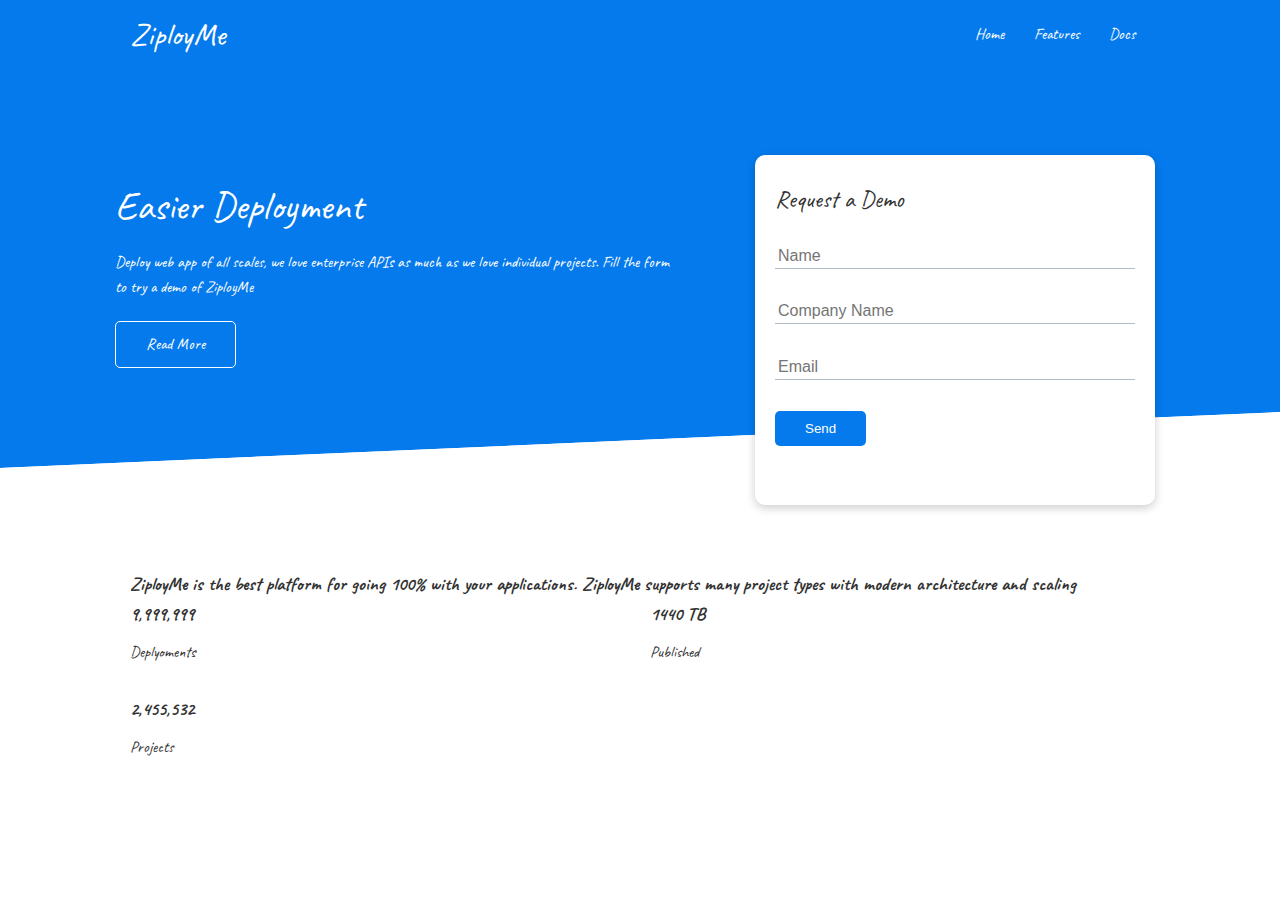
==== index.html @ 77386b4b "first commit: form & landing page." ====
<!DOCTYPE html>
<html lang="en">
  <head>
    <meta charset="UTF-8" />
    <meta name="viewport" content="width=device-width, initial-scale=1.0" />
    <link
      rel="stylesheet"
      href="https://cdnjs.cloudflare.com/ajax/libs/font-awesome/5.15.1/css/all.min.css"
      integrity="sha512-+4zCK9k+qNFUR5X+cKL9EIR+ZOhtIloNl9GIKS57V1MyNsYpYcUrUeQc9vNfzsWfV28IaLL3i96P9sdNyeRssA=="
      crossorigin="anonymous"
    />
    <link rel="stylesheet" href="css/style.css" />
    <title>ZiployMe | Ez Cloud Deployment</title>
  </head>
  <body>
    <!-- navBar-->
    <div class="navbar">
      <div class="container flex">
        <h1 class="logo">ZiployMe</h1>
        <nav>
          <ul>
            <li><a href="index.html">Home</a></li>
            <li><a href="features.html">Features</a></li>
            <li><a href="docs.html">Docs</a></li>
          </ul>
        </nav>
      </div>
    </div>

    <!--Showcase-->
    <section class="showcase">
      <div class="container grid">
        <div class="showcase-text">
          <h1>Easier Deployment</h1>
          <p>
            Deploy web app of all scales, we love enterprise APIs as much as we
            love individual projects. Fill the form to try a demo of ZiployMe
          </p>
          <a href="features.html" class="btn btn-outline">Read More</a>
        </div>
        <div class="showcase-form card">
          <h2>Request a Demo</h2>
          <form>
            <div class="form-control">
              <input type="text" name="name" placeholder="Name" required />
            </div>
            <div class="form-control">
              <input
                type="text"
                name="company"
                placeholder="Company Name"
                required
              />
            </div>
            <div class="form-control">
              <input type="email" name="email" placeholder="Email" required />
            </div>
            <input type="submit" value="Send" class="btn btn-primary" />
          </form>
        </div>
      </div>
    </section>
    <!-- Stats -->
    <section class="stats">
      <div class="container">
        <h3 class="stats-heading text-center my-1">
          ZiployMe is the best platform for going 100% with your applications.
          ZiployMe supports many project types with modern architecture and
          scaling
        </h3>
        <div class="grid grid-3 text-center my-4">
          <div>
            <i class="fas fa-server fa-3x"></i>
            <h3>9,999,999</h3>
            <p class="text-secondary">Deplyoments</p>
          </div>
          <div>
            <i class="fas fa-upload fa-3x"></i>
            <h3>1440 TB</h3>
            <p class="text-secondary">Published</p>
          </div>
          <div>
            <i class="fas fa-project-diagram fa-3x"></i>
            <h3>2,455,532</h3>
            <p class="text-secondary">Projects</p>
          </div>
        </div>
      </div>
    </section>
  </body>
</html>
---- css/style.css ----
@import url("https://fonts.googleapis.com/css2?family=Caveat&display=swap");

:root {
  --primary-color: #047aed;
}

* {
  box-sizing: border-box;
  padding: 0;
  margin: 0;
}
body {
  font-family: "Caveat", sans-serif;
  color: #333;
  line-height: 1.6;
}
ul {
  list-style-type: none;
}
a {
  text-decoration: none;
}
h1,
h2 {
  font-weight: 300;
  line-height: 1.2;
  margin: 10px 0px;
}
p {
  margin: 10px 0px;
}
img {
  width: 100%;
}

/* navbar */

.navbar {
  background-color: var(--primary-color);
  color: #fff;
  height: 70px;
}
.navbar ul {
  display: flex;
}
.navbar a {
  color: #fff;
  padding: 10px;
  margin: 0 5px;
}

.navbar a:hover {
  border-bottom: 2px #fff solid;
}
.navbar .flex {
  justify-content: space-between;
}

/* Showcase */
.showcase {
  height: 400px;
  background-color: var(--primary-color);
  color: #fff;
  position: relative;
}

.showcase h1 {
  font-size: 40px;
}
.showcase p {
  margin: 20px 0px;
}

.showcase .grid {
  grid-template-columns: 55% 45%;
  gap: 30px;
  overflow: visible;
}

.showcase-form {
  position: relative;
  top: 60px;
  height: 350px;
  width: 400px;
  padding: 40px;
  z-index: 100;
  justify-self: flex-end;
}

.showcase-form .form-control {
  margin: 30px 0;
}
.showcase-form input[type="text"],
.showcase-form input[type="email"] {
  border: 0;
  border-bottom: 1px solid #b4becb;
  width: 100%;
  padding: 3px;
  font-size: 16px;
}

.showcase-form input:focus {
  outline: none;
}
.showcase::before,
.showcase::after {
  content: "";
  position: absolute;
  height: 100px;
  bottom: -70px;
  right: 0;
  left: 0;
  background: white;
  transform: skewY(-2.5deg);
  -webkit-transform: skewY(-2.5deg);
  -moz-transform: skewY(-2.5deg);
  -ms-transform: skewY(-2.5deg);
}
/* Stats */

.stats {
  padding-top:  100px;
}

/* Utilities */

.container {
  max-width: 1100px;
  margin: 0 auto;
  overflow: auto;
  padding: 0 40px;
}

.card {
  background-color: #fff;
  color: #333;
  border-radius: 10px;
  box-shadow: 0 3px 10px rgba(0, 0, 0, 0.2);
  padding: 20px;
  margin: 10px;
}

.btn {
  display: inline-block;
  padding: 10px 30px;
  cursor: pointer;
  background: var(--primary-color);
  color: #fff;
  border: none;
  border-radius: 5px;
}
.btn-outline {
  background-color: transparent;
  border: 1px solid #fff;
}
.btn:hover {
  transform: scale(0.98);
}

.flex {
  display: flex;
  justify-content: center;
  align-items: center;
  height: 100%;
}

.grid {
  display: grid;
  grid-template-columns: repeat(2, 1fr);
  gap: 20px;
  justify-content: center;
  align-items: center;
  height: 100%;
}
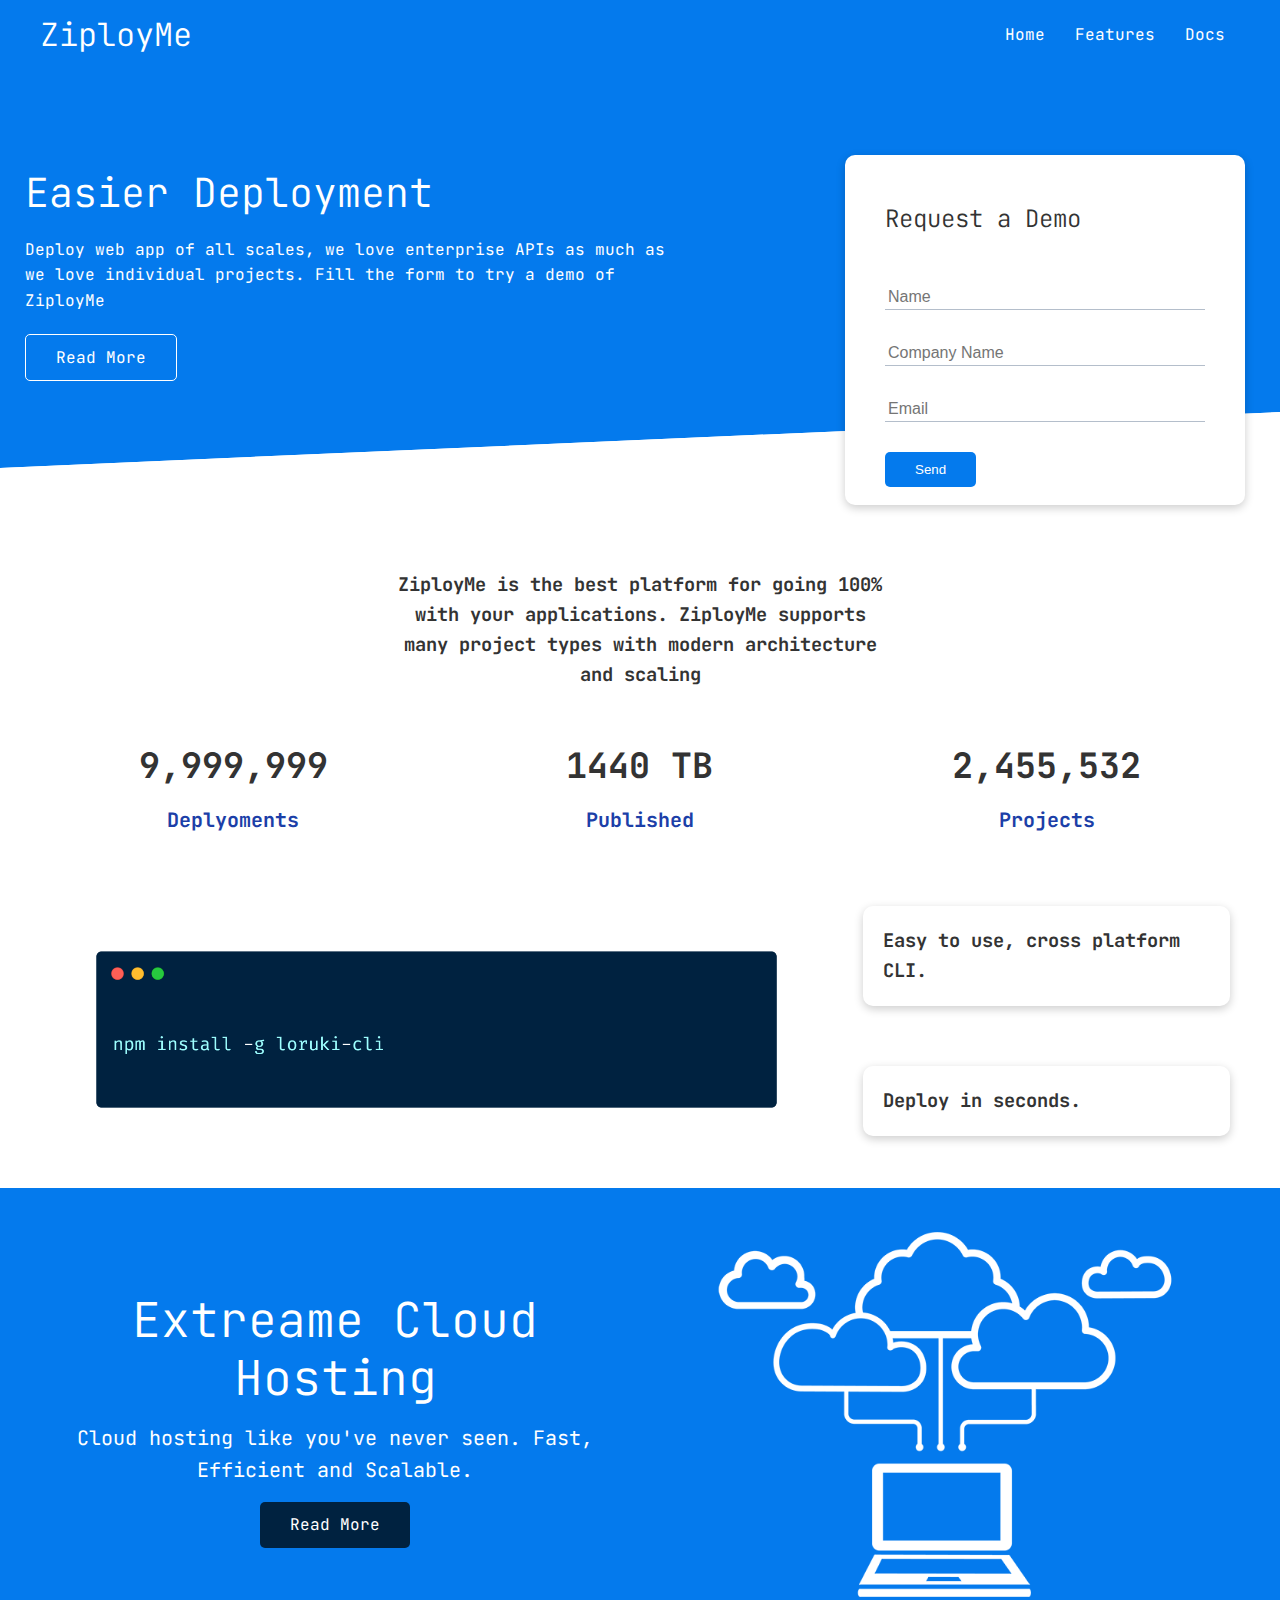
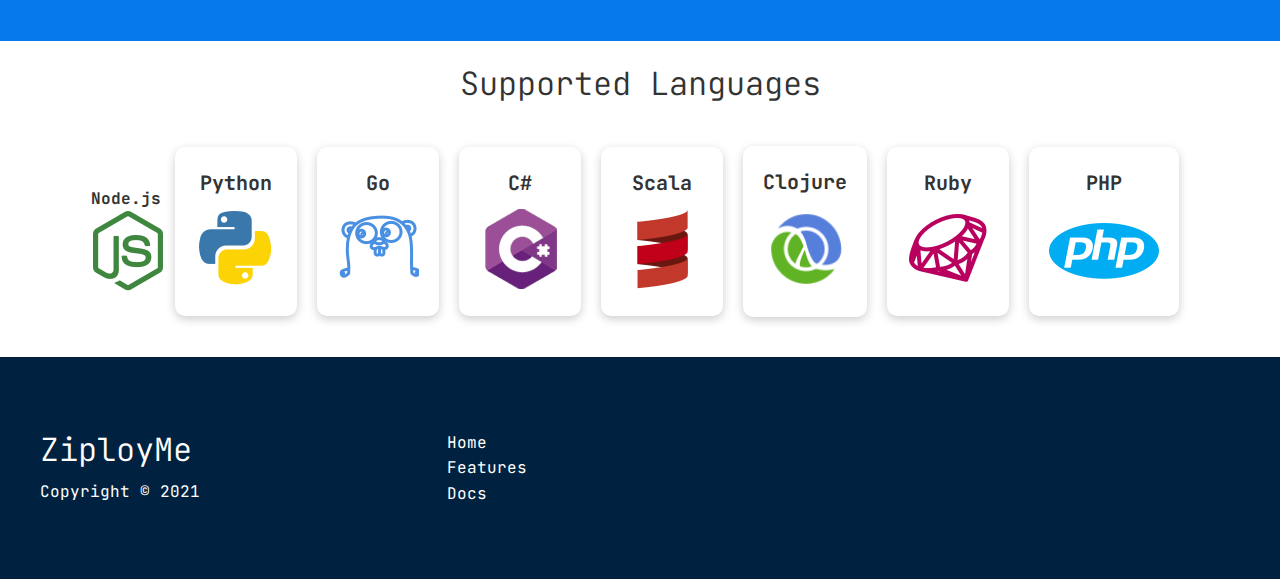
==== commit 91cc42d2: "Ziployed!" ====
--- a/index.html
+++ b/index.html
@@ -9,6 +9,7 @@
       integrity="sha512-+4zCK9k+qNFUR5X+cKL9EIR+ZOhtIloNl9GIKS57V1MyNsYpYcUrUeQc9vNfzsWfV28IaLL3i96P9sdNyeRssA=="
       crossorigin="anonymous"
     />
+    <link rel="stylesheet" href="css/utilities.css" />
     <link rel="stylesheet" href="css/style.css" />
     <title>ZiployMe | Ez Cloud Deployment</title>
   </head>
@@ -40,7 +41,18 @@
         </div>
         <div class="showcase-form card">
           <h2>Request a Demo</h2>
-          <form>
+          <form
+            name="contact"
+            method="POST"
+            netlify-honeypot="bot-field"
+            data-netlify="true"
+          >
+            <input type="hidden" name="form-name" value="contact" />
+            <p class="hidden">
+              <label
+                >Don’t fill this out if you’re human: <input name="bot-field"
+              /></label>
+            </p>
             <div class="form-control">
               <input type="text" name="name" placeholder="Name" required />
             </div>
@@ -87,5 +99,94 @@
         </div>
       </div>
     </section>
+
+    <!-- Cli -->
+    <section class="cli">
+      <div class="container grid">
+        <img src="images/cli.png" alt="" />
+        <div class="card">
+          <h3>Easy to use, cross platform CLI.</h3>
+        </div>
+        <div class="card">
+          <h3>Deploy in seconds.</h3>
+        </div>
+      </div>
+    </section>
+
+    <!-- Cloud -->
+
+    <section class="cloud bg-primary my-2 py-2">
+      <div class="container grid">
+        <div class="text-center">
+          <h2 class="lg">Extreame Cloud Hosting</h2>
+          <p class="lead my-1">
+            Cloud hosting like you've never seen. Fast, Efficient and Scalable.
+          </p>
+          <a href="features.html" class="btn btn-dark">Read More</a>
+        </div>
+        <img src="images/cloud.png" alt="" />
+      </div>
+    </section>
+
+    <!-- Languages -->
+    <section class="languages">
+      <h2 class="md text-center my-2">Supported Languages</h2>
+      <div class="container flex">
+        <div class="  ">
+          <h4>Node.js</h4>
+          <img src="images/logos/node.png" alt="" />
+        </div>
+        <div class="card">
+          <h4>Python</h4>
+          <img src="images/logos/python.png" alt="" />
+        </div>
+        <div class="card">
+          <h4>Go</h4>
+          <img src="images/logos/go.png" alt="" />
+        </div>
+        <div class="card">
+          <h4>C#</h4>
+          <img src="images/logos/csharp.png" alt="" />
+        </div>
+        <div class="card">
+          <h4>Scala</h4>
+          <img src="images/logos/scala.png" alt="" />
+        </div>
+        <div class="card">
+          <h4>Clojure</h4>
+          <img src="images/logos/clojure.png" alt="" />
+        </div>
+        <div class="card">
+          <h4>Ruby</h4>
+          <img src="images/logos/ruby.png" alt="" />
+        </div>
+        <div class="card">
+          <h4>PHP</h4>
+          <img src="images/logos/php.png" alt="" />
+        </div>
+      </div>
+    </section>
+    <!-- Footer -->
+    <footer class="footer bg-dark py-5">
+      <div class="container grid grid-3">
+        <div>
+          <h1>ZiployMe</h1>
+          <p>Copyright &copy; 2021</p>
+        </div>
+        <nav>
+          <ul>
+            <li><a href="index.html">Home</a></li>
+            <li><a href="features.html">Features</a></li>
+            <li><a href="docs.html">Docs</a></li>
+          </ul>
+        </nav>
+        <div class="social">
+          <a href="#"><i class="fab fa-github fa-2x icon"></i></a>
+          <a href="#"><i class="fab fa-facebook fa-2x icon"></i></a>
+          <a href="#"><i class="fab fa-instagram fa-2x icon"></i></a>
+          <a href="#"><i class="fab fa-twitter fa-2x icon"></i></a>
+        </div>
+      </div>
+    </footer>
   </body>
 </html>
--- a/css/utilities.css
+++ b/css/utilities.css
@@ -0,0 +1,223 @@
+.container {
+  max-width: 1300px;
+  margin: 0 auto;
+  overflow: auto;
+  padding: 0 40px;
+}
+
+.card {
+  background-color: #fff;
+  color: #333;
+  border-radius: 10px;
+  box-shadow: 0 3px 10px rgba(0, 0, 0, 0.2);
+  padding: 20px;
+  margin: 10px;
+}
+
+.btn {
+  display: inline-block;
+  padding: 10px 30px;
+  cursor: pointer;
+  background: var(--primary-color);
+  color: #fff;
+  border: none;
+  border-radius: 5px;
+}
+.btn-outline {
+  background-color: transparent;
+  border: 1px solid #fff;
+}
+.btn:hover {
+  transform: scale(0.98);
+}
+
+/* Backgrounds & colored btns */
+
+.bg-primary,
+.btn-primary {
+  background-color: var(--primary-color);
+  color: #fff;
+}
+
+.bg-secondary,
+.btn-secondary {
+  background-color: var(--secondary-color);
+  color: #fff;
+}
+
+.bg-dark,
+.btn-dark {
+  background-color: var(--dark-color);
+  color: #fff;
+}
+
+.bg-light,
+.btn-light {
+  background-color: var(--light-color);
+  color: #333;
+}
+.bg-primary a,
+.btn-primary a,
+.bg-secondary a,
+.btn-secondary a,
+.bg-dark a,
+.btn-dark a {
+  color: #fff;
+}
+.bg-light a {
+  color: #333;
+}
+
+.text-primary {
+  color: var(--primary-color);
+}
+.text-secondary {
+  color: var(--secondary-color);
+}
+
+.text-dark {
+  color: var(--dark-color);
+}
+
+.text-light {
+  color: var(--light-color);
+}
+
+.icon:hover {
+  color: #583b8b;
+}
+
+/* TextSizes */
+
+.lead {
+  font-size: 20px;
+}
+.sm {
+  font-size: 1rem;
+}
+.md {
+  font-size: 2rem;
+}
+.lg {
+  font-size: 3rem;
+}
+.xl {
+  font-size: 4rem;
+}
+
+.text-center {
+  text-align: center;
+}
+
+/* Alert */
+
+.alert {
+  background-color: var(--light-color);
+  padding: 10px 20px;
+  font-weight: bold;
+  margin: 15px 0;
+}
+.alert i {
+  margin-right: 10px;
+}
+.alert-success {
+  background-color: var(--success-color);
+  color: #fff;
+}
+.alert-error {
+  background-color: var(--error-color);
+  color: #fff;
+}
+
+.flex {
+  display: flex;
+  justify-content: center;
+  align-items: center;
+  height: 100%;
+}
+
+.grid {
+  display: grid;
+  grid-template-columns: repeat(2, 1fr);
+  gap: 20px;
+  justify-content: center;
+  align-items: center;
+  height: 100%;
+}
+.grid-3 {
+  grid-template-columns: repeat(3, 1fr);
+}
+
+/* Margin */
+
+.my-1 {
+  margin: 1rem 0;
+}
+
+.my-2 {
+  margin: 1.5rem 0;
+}
+.my-3 {
+  margin: 2rem 0;
+}
+
+.my-4 {
+  margin: 3rem 0;
+}
+.my-5 {
+  margin: 4rem 0;
+}
+.m-1 {
+  margin: 1rem;
+}
+
+.m-2 {
+  margin: 1.5rem;
+}
+.m-3 {
+  margin: 2rem;
+}
+
+.m-4 {
+  margin: 3rem;
+}
+.m-5 {
+  margin: 4rem;
+}
+
+/* Padding */
+
+.py-1 {
+  padding: 1rem 0;
+}
+
+.py-2 {
+  padding: 1.5rem 0;
+}
+.py-3 {
+  padding: 2rem 0;
+}
+
+.py-4 {
+  padding: 3rem 0;
+}
+.py-5 {
+  padding: 4rem 0;
+}
+.p-1 {
+  padding: 1rem;
+}
+
+.p-2 {
+  padding: 1.5rem;
+}
+.p-3 {
+  padding: 2rem;
+}
+
+.p-4 {
+  padding: 3rem;
+}
+.p-5 {
+  padding: 4rem;
+}
--- a/css/style.css
+++ b/css/style.css
@@ -1,7 +1,12 @@
-@import url("https://fonts.googleapis.com/css2?family=Caveat&display=swap");
+@import url("https://fonts.googleapis.com/css2?family=JetBrains+Mono:wght@300&display=swap");
 
 :root {
   --primary-color: #047aed;
+  --secondary-color: #1c3fa8;
+  --dark-color: #002240;
+  --light-color: #f4f4f4;
+  --success-color: #5cb85c;
+  --error-color: #d9534f;
 }
 
 * {
@@ -10,7 +15,7 @@
   margin: 0;
 }
 body {
-  font-family: "Caveat", sans-serif;
+  font-family: "JetBrains Mono", monospace;
   color: #333;
   line-height: 1.6;
 }
@@ -31,6 +36,16 @@
 }
 img {
   width: 100%;
+}
+code,
+pre {
+  background: #333333;
+  color: white;
+  padding: 10px;
+}
+.hidden {
+  visibility: hidden;
+  height: 0;
 }
 
 /* navbar */
@@ -75,6 +90,10 @@
   grid-template-columns: 55% 45%;
   gap: 30px;
   overflow: visible;
+}
+
+.showcase-text {
+  animation: slideInFromLeft 1s ease-in;
 }
 
 .showcase-form {
@@ -85,6 +104,7 @@
   padding: 40px;
   z-index: 100;
   justify-self: flex-end;
+  animation: slideInFromRight 1s ease-in;
 }
 
 .showcase-form .form-control {
@@ -119,56 +139,211 @@
 /* Stats */
 
 .stats {
-  padding-top:  100px;
-}
-
-/* Utilities */
-
-.container {
-  max-width: 1100px;
-  margin: 0 auto;
-  overflow: auto;
-  padding: 0 40px;
-}
-
-.card {
-  background-color: #fff;
+  padding-top: 100px;
+  animation: slideInFromBottom 1s ease-in;
+}
+
+.stats-heading {
+  max-width: 500px;
+  margin: auto;
+}
+
+.stats .grid h3 {
+  font-size: 35px;
+}
+
+.stats .grid p {
+  font-size: 20px;
+  font-weight: bold;
+}
+
+/* Cli */
+
+.cli .grid {
+  grid-template-columns: repeat(3, 1fr);
+  grid-template-rows: repeat(2, 1fr);
+}
+
+.cli .grid > *:first-child {
+  grid-column: 1 / span 2;
+  grid-row: 1 / span 2;
+}
+
+/* Cloud */
+.cloud .grid {
+  grid-template-columns: 4fr, 3fr;
+}
+/* Languages */
+
+.languages .flex {
+  flex-wrap: wrap;
+}
+.languages .card {
+  text-align: center;
+  margin: 18px 10px 40px;
+  transition: transform 0.15s ease-in;
+}
+.languages .card h4 {
+  font-size: 20px;
+  margin-bottom: 10px;
+}
+
+.languages .card:hover {
+  transform: translateY(-15px);
+}
+
+/* Features */
+
+.features-head img,
+.docs-head img {
+  width: 200px;
+  justify-self: flex-end;
+}
+
+.features-sub-head img {
+  width: 300px;
+  justify-self: flex-start;
+}
+
+.features-main .card > i {
+  margin-right: 20px;
+}
+.features-main .grid {
+  padding: 30px;
+}
+
+.features-main .grid > *:first-child {
+  grid-column: 1 / span 3;
+}
+.features-main .grid > *:nth-child(2) {
+  grid-column: 1 / span 2;
+}
+
+/* Docs */
+.docs-main h3 {
+  margin: 20px 0;
+}
+.docs-main .grid {
+  grid-template-columns: 1fr 2fr;
+  align-items: flex-start;
+}
+.docs-main nav li {
+  font-size: 17px;
+  padding-bottom: 5px;
+  margin-bottom: 5px;
+  border-bottom: 1px #ccc solid;
+}
+/* .docs-main .list a {
   color: #333;
-  border-radius: 10px;
-  box-shadow: 0 3px 10px rgba(0, 0, 0, 0.2);
-  padding: 20px;
-  margin: 10px;
-}
-
-.btn {
-  display: inline-block;
-  padding: 10px 30px;
-  cursor: pointer;
-  background: var(--primary-color);
-  color: #fff;
-  border: none;
-  border-radius: 5px;
-}
-.btn-outline {
-  background-color: transparent;
-  border: 1px solid #fff;
-}
-.btn:hover {
-  transform: scale(0.98);
-}
-
-.flex {
-  display: flex;
-  justify-content: center;
-  align-items: center;
-  height: 100%;
-}
-
-.grid {
-  display: grid;
-  grid-template-columns: repeat(2, 1fr);
-  gap: 20px;
-  justify-content: center;
-  align-items: center;
-  height: 100%;
-}
+} */
+.docs-main a:hover {
+  font-weight: bold;
+}
+.docs-main .text-primary {
+  color: var(--primary-color);
+}
+
+/* Footer */
+
+.footer .social a {
+  margin: 0 10px;
+}
+
+/* Animations */
+
+@keyframes slideInFromLeft {
+  0% {
+    transform: translateX(-100%);
+  }
+  100% {
+    transform: translateX(0);
+  }
+}
+
+@keyframes slideInFromRight {
+  0% {
+    transform: translateX(100%);
+  }
+  100% {
+    transform: translateX(0);
+  }
+}
+@keyframes slideInFromTop {
+  0% {
+    transform: translateY(-100%);
+  }
+  100% {
+    transform: translateX(0);
+  }
+}
+
+@keyframes slideInFromBottom {
+  0% {
+    transform: translateY(100%);
+  }
+  100% {
+    transform: translateX(0);
+  }
+}
+
+/* Tabs and under */
+
+@media (max-width: 767px) {
+  .grid,
+  .showcase .grid,
+  .stats .grid,
+  .cli .grid,
+  .cloud .grid,
+  .features-main .grid,
+  .docs-main .grid {
+    grid-template-columns: 1fr;
+    grid-template-rows: 1fr;
+  }
+
+  .showcase {
+    height: auto;
+  }
+  .showcase-text {
+    text-align: center;
+    margin-top: 40px;
+  }
+  .showcase-form {
+    justify-self: center;
+    margin: auto;
+    animation: slideInFromBottom 1s ease-in;
+  }
+  .cli .grid > *:first-child {
+    grid-column: 1;
+    grid-row: 1;
+  }
+  .features-head,
+  .features-sub-head,
+  .docs-head {
+    text-align: center;
+  }
+  .features-head img,
+  .features-sub-head img,
+  .docs-head img {
+    justify-self: center;
+  }
+
+  .features-main .grid > *:first-child,
+  .features-main .grid > *:nth-child(2) {
+    grid-column: 1;
+  }
+}
+
+/* Mobile */
+@media (max-width: 500px) {
+  .navbar {
+    height: 110px;
+  }
+
+  .navbar .flex {
+    flex-direction: column;
+  }
+  .navbar ul {
+    padding: 10px;
+    background-color: rgba(0, 0, 0, 0.1);
+  }
+}
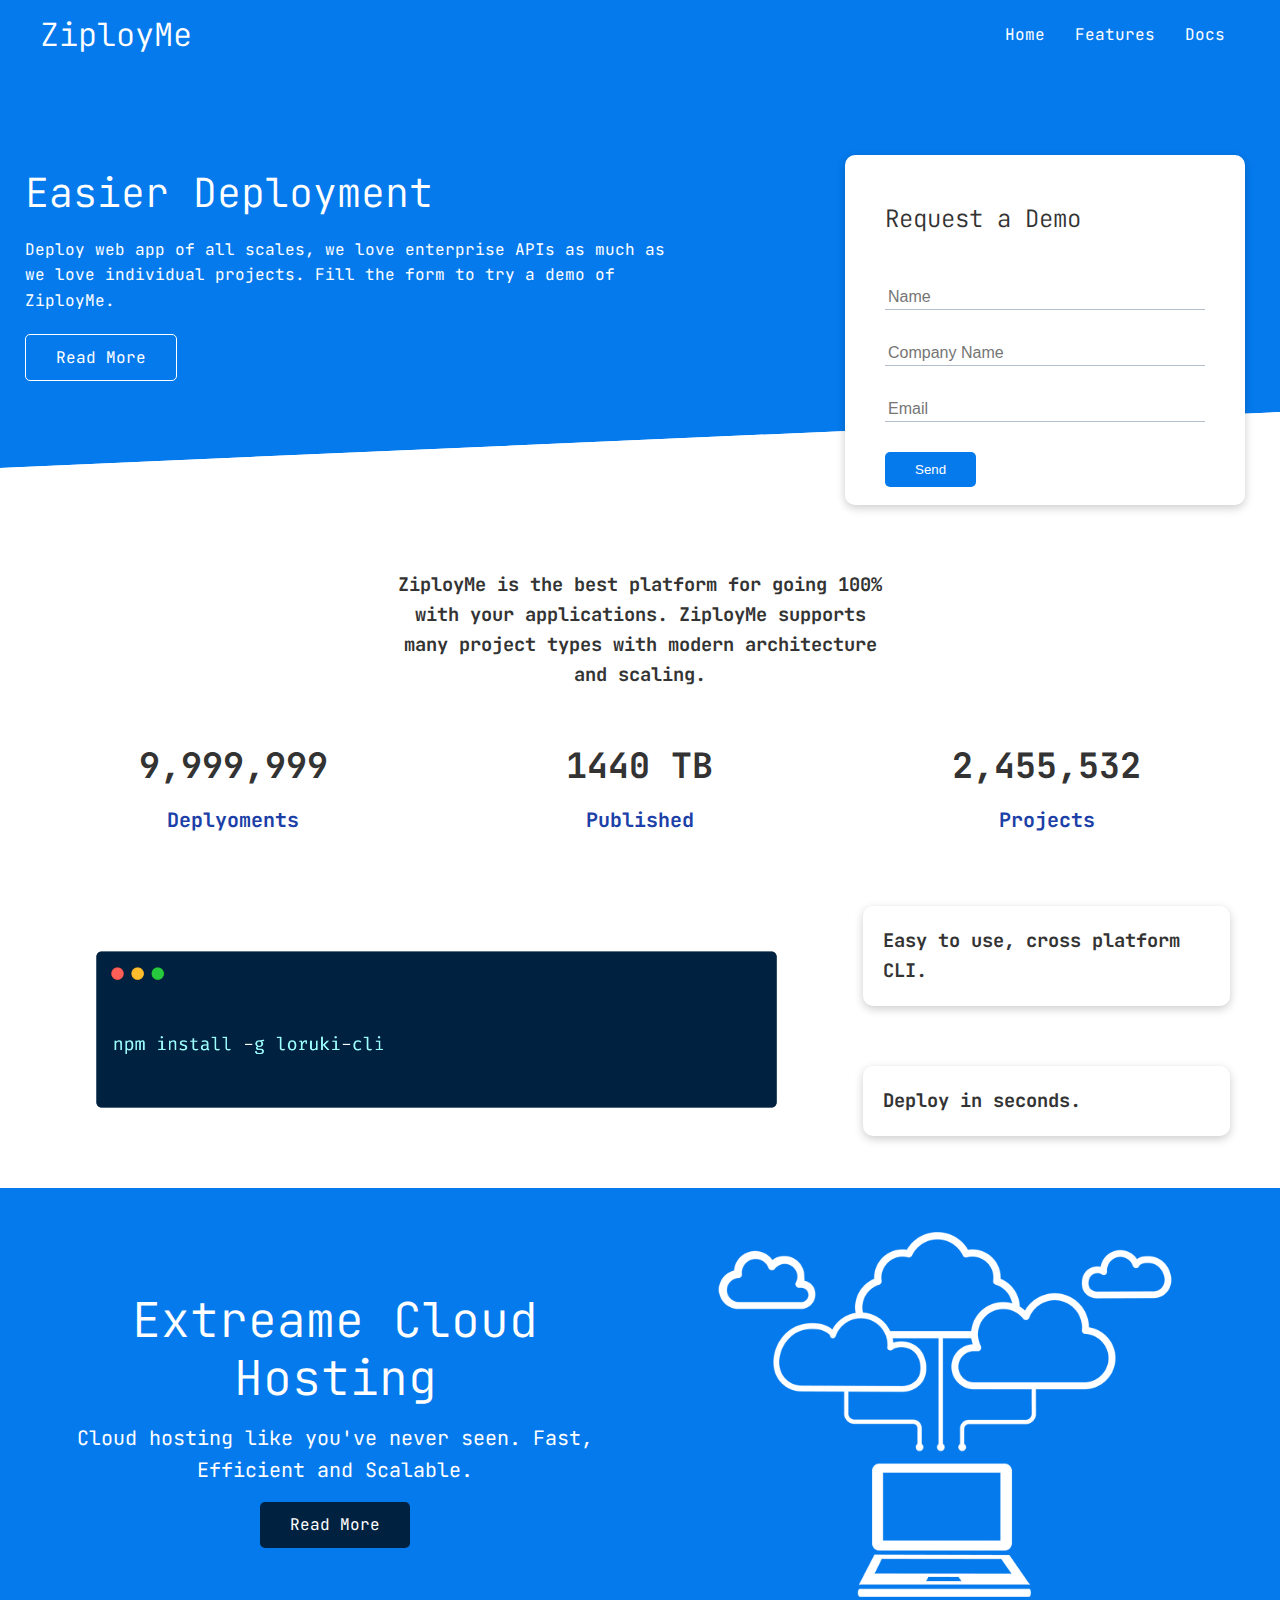
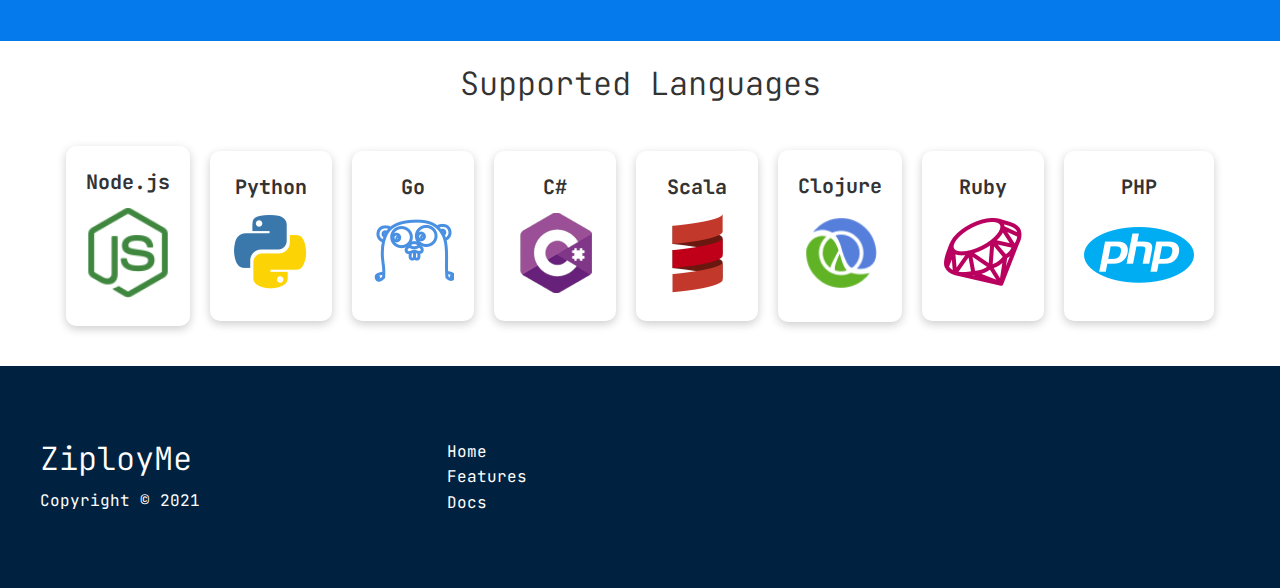
==== commit 116acb40: "fixed missing .card" ====
--- a/index.html
+++ b/index.html
@@ -35,7 +35,7 @@
           <h1>Easier Deployment</h1>
           <p>
             Deploy web app of all scales, we love enterprise APIs as much as we
-            love individual projects. Fill the form to try a demo of ZiployMe
+            love individual projects. Fill the form to try a demo of ZiployMe.
           </p>
           <a href="features.html" class="btn btn-outline">Read More</a>
         </div>
@@ -78,7 +78,7 @@
         <h3 class="stats-heading text-center my-1">
           ZiployMe is the best platform for going 100% with your applications.
           ZiployMe supports many project types with modern architecture and
-          scaling
+          scaling.
         </h3>
         <div class="grid grid-3 text-center my-4">
           <div>
@@ -132,7 +132,7 @@
     <section class="languages">
       <h2 class="md text-center my-2">Supported Languages</h2>
       <div class="container flex">
-        <div class="  ">
+        <div class="card">
           <h4>Node.js</h4>
           <img src="images/logos/node.png" alt="" />
         </div>
--- a/css/style.css
+++ b/css/style.css
@@ -90,10 +90,6 @@
   grid-template-columns: 55% 45%;
   gap: 30px;
   overflow: visible;
-}
-
-.showcase-text {
-  animation: slideInFromLeft 1s ease-in;
 }
 
 .showcase-form {
@@ -104,7 +100,6 @@
   padding: 40px;
   z-index: 100;
   justify-self: flex-end;
-  animation: slideInFromRight 1s ease-in;
 }
 
 .showcase-form .form-control {
@@ -140,7 +135,6 @@
 
 .stats {
   padding-top: 100px;
-  animation: slideInFromBottom 1s ease-in;
 }
 
 .stats-heading {
@@ -310,7 +304,6 @@
   .showcase-form {
     justify-self: center;
     margin: auto;
-    animation: slideInFromBottom 1s ease-in;
   }
   .cli .grid > *:first-child {
     grid-column: 1;
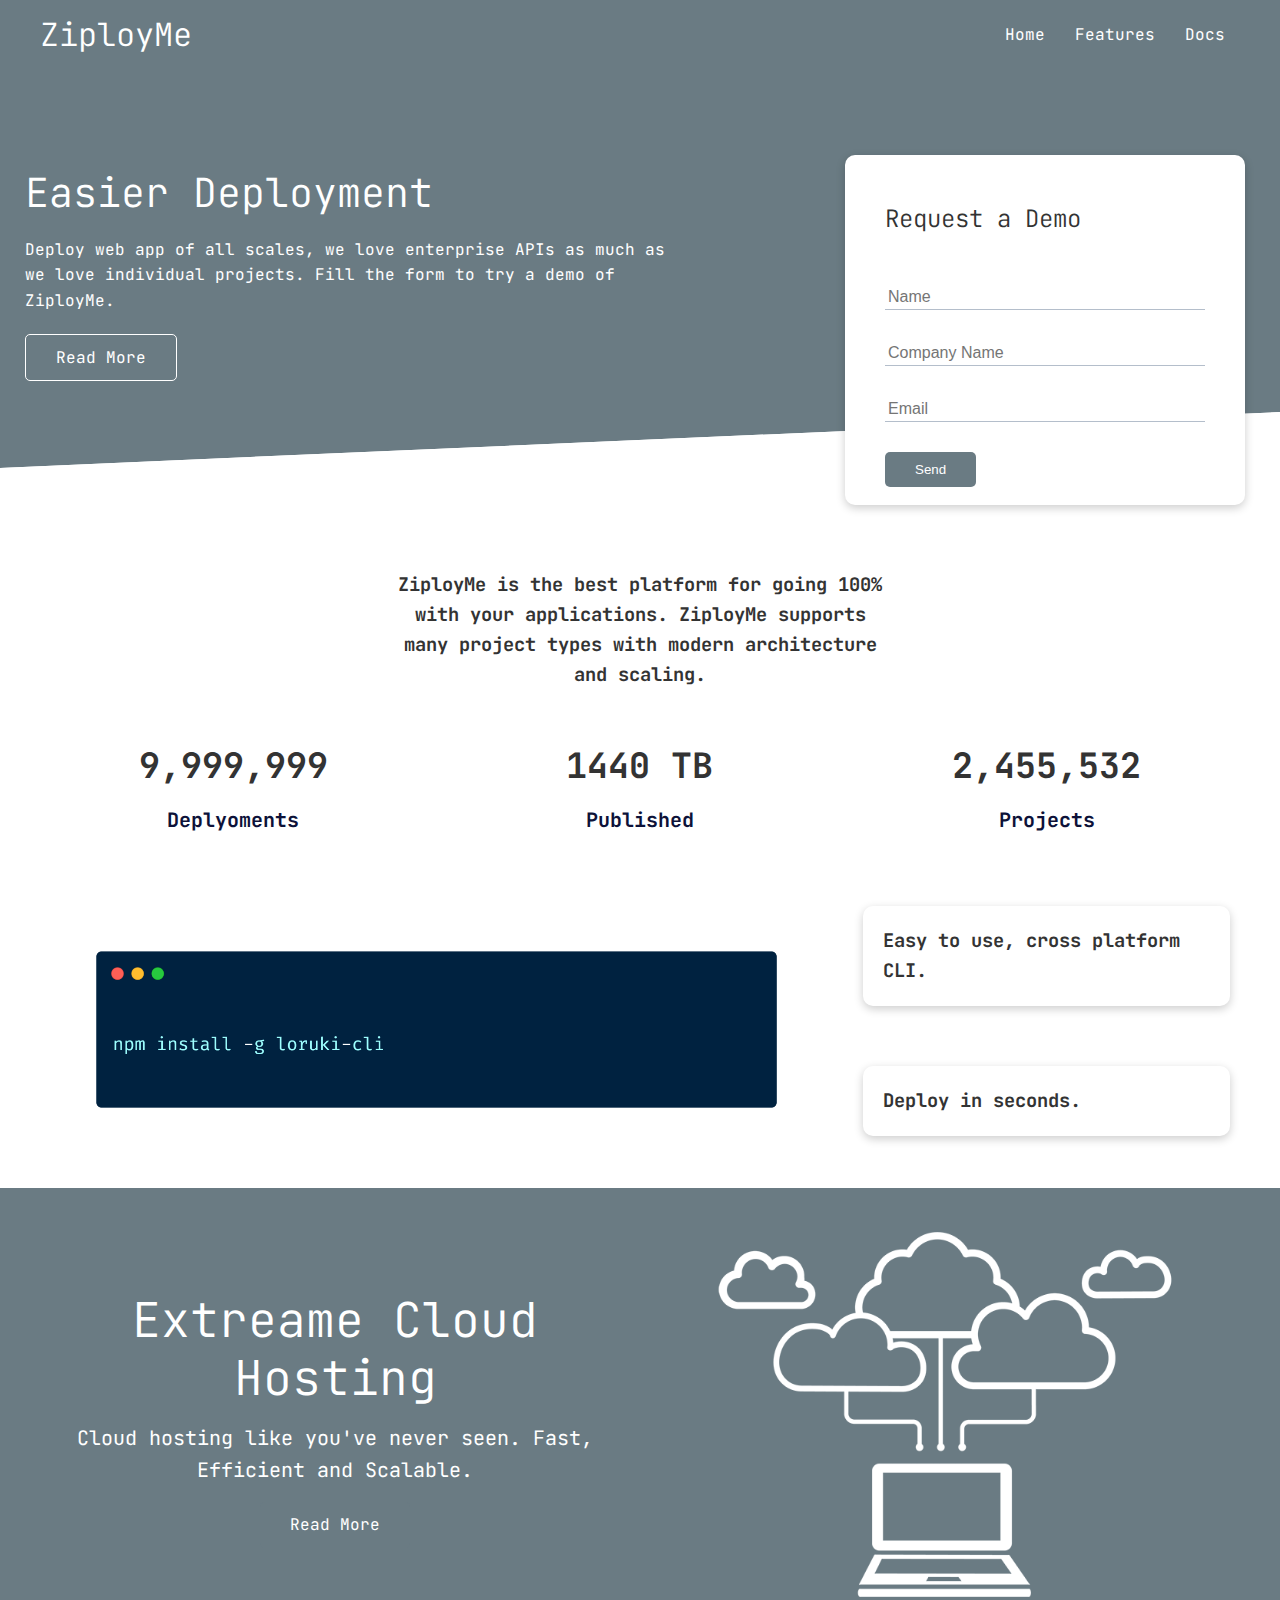
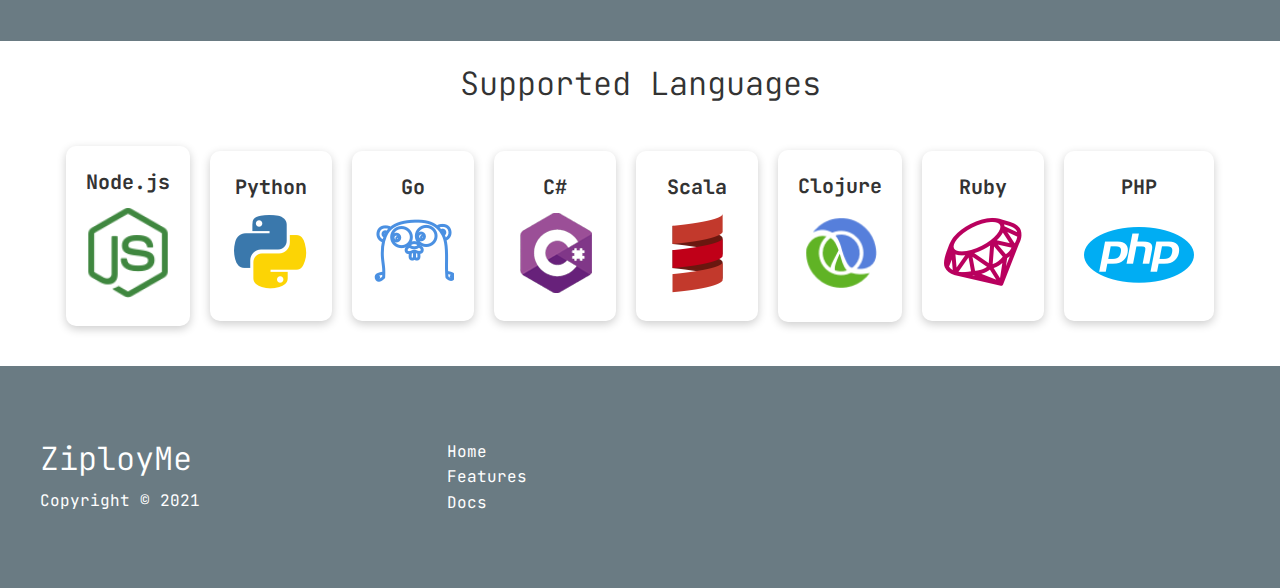
==== commit c0596f38: "color changes" ====
--- a/index.html
+++ b/index.html
@@ -181,7 +181,9 @@
           </ul>
         </nav>
         <div class="social">
-          <a href="#"><i class="fab fa-github fa-2x icon"></i></a>
+          <a href="https://github.com/UnSensei" target="_blank"
+            ><i class="fab fa-github fa-2x icon"></i
+          ></a>
           <a href="#"><i class="fab fa-facebook fa-2x icon"></i></a>
           <a href="#"><i class="fab fa-instagram fa-2x icon"></i></a>
           <a href="#"><i class="fab fa-twitter fa-2x icon"></i></a>
--- a/css/style.css
+++ b/css/style.css
@@ -1,9 +1,9 @@
 @import url("https://fonts.googleapis.com/css2?family=JetBrains+Mono:wght@300&display=swap");
 
 :root {
-  --primary-color: #047aed;
-  --secondary-color: #1c3fa8;
-  --dark-color: #002240;
+  --primary-color: #6a7b83;
+  --secondary-color: #0d1239;
+  --dark-color: #6a7b83;
   --light-color: #f4f4f4;
   --success-color: #5cb85c;
   --error-color: #d9534f;
